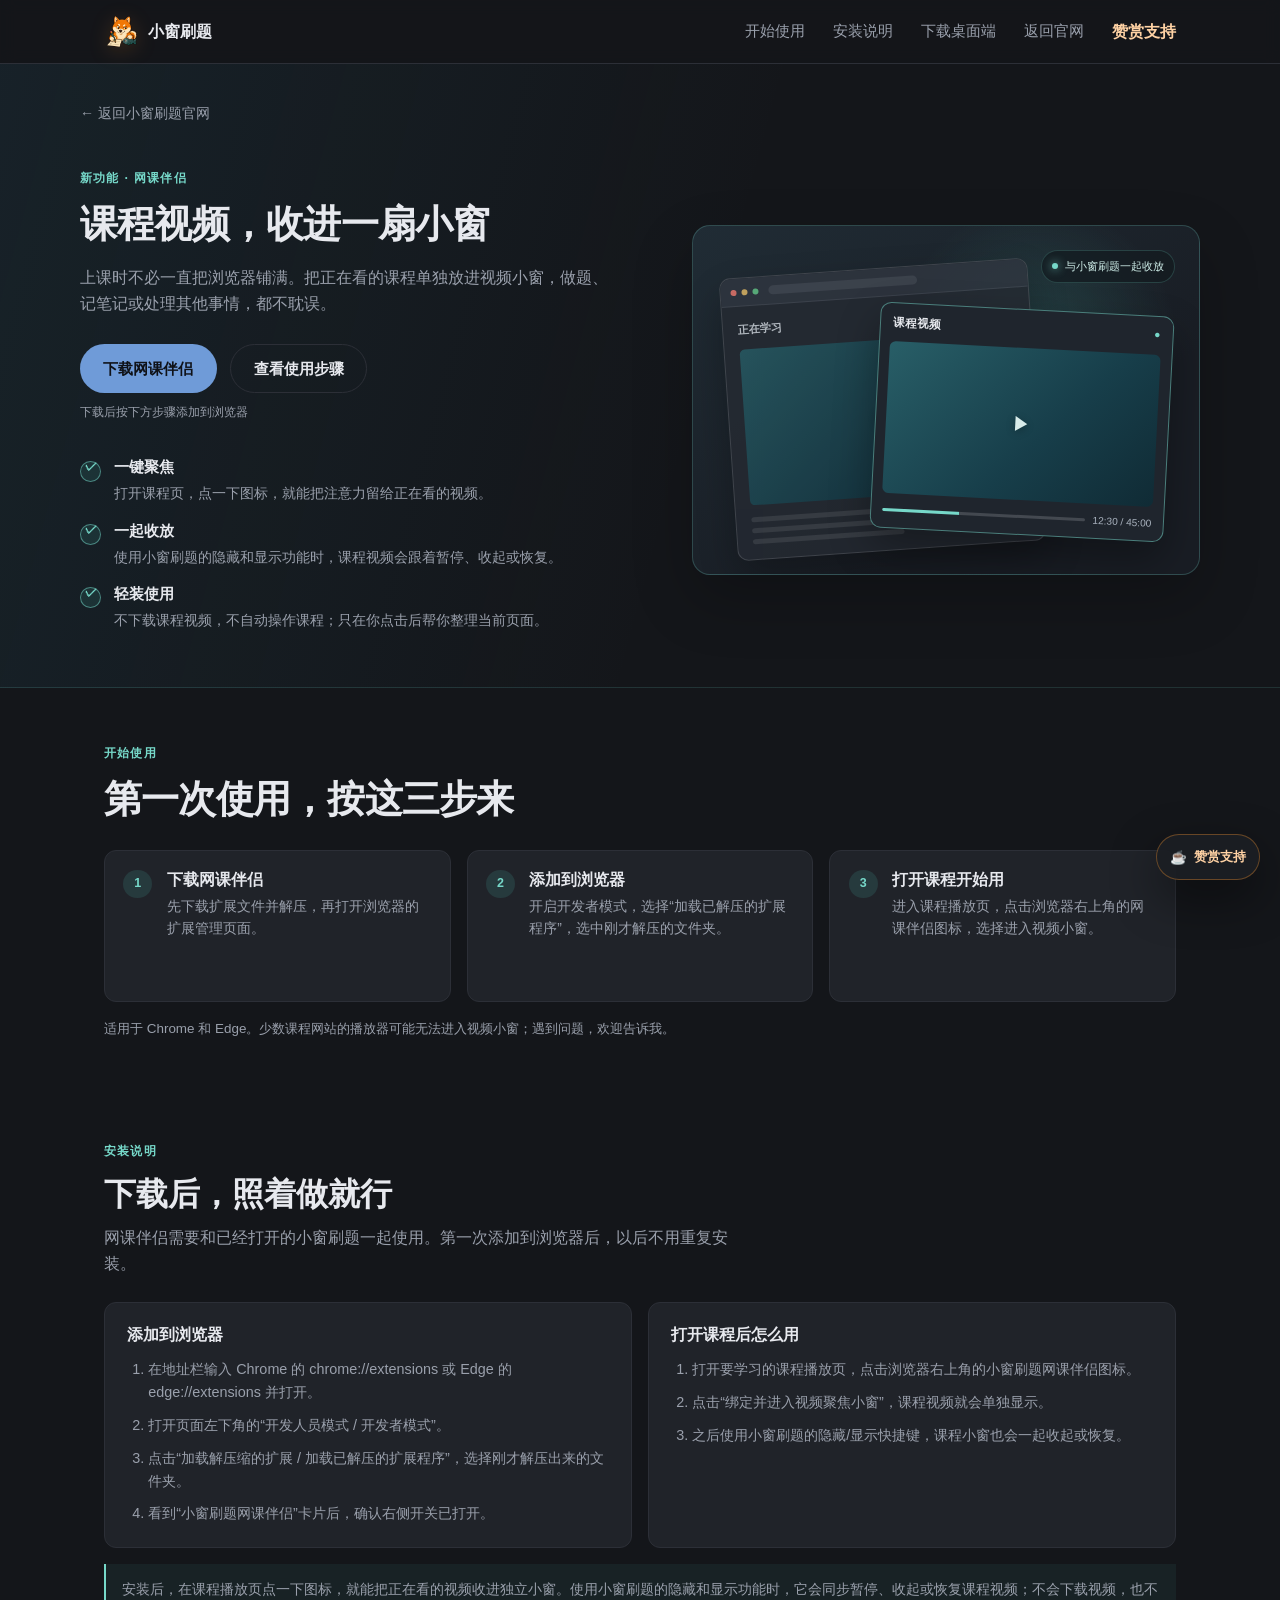
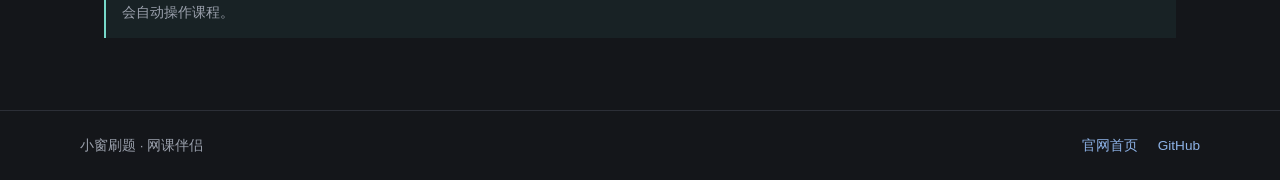
==== website/src/course-companion.html @ ce6cf679 "feat(website): add course companion landing page" ====
<!doctype html>
<html lang="zh-CN">
<head>
<meta charset="utf-8" />
<meta name="viewport" content="width=device-width, initial-scale=1" />
<title>小窗刷题网课伴侣 · 课程视频小窗</title>
<meta name="description" content="小窗刷题网课伴侣：把课程视频收进小窗，和小窗刷题一起收起或恢复。" />
<meta name="theme-color" content="#14161a" />
<link rel="icon" href="assets/icons/quizpane-app-icon.png" type="image/png" />
<link rel="stylesheet" href="main.css" />
</head>
<body>
<a class="skip-link" href="#main">跳到主要内容</a>

<header class="topbar">
  <div class="topbar-inner">
    <a class="brand" href="index.html#top">
      <img class="brand-logo" src="assets/icons/quizpane-app-icon.png" alt="小窗刷题产品图标" width="36" height="36" />
      <span>小窗刷题</span>
    </a>
    <nav class="topnav" aria-label="页面导航">
      <a href="#course-install">开始使用</a>
      <a href="#course-guide">安装说明</a>
      <a href="index.html#download">下载桌面端</a>
      <a href="index.html">返回官网</a>
      <button class="support-nav-action" id="top-support-open" type="button" aria-haspopup="dialog">赞赏支持</button>
    </nav>
    <button class="nav-toggle" type="button" aria-expanded="false" aria-controls="mobile-nav">
      <span class="sr-only">打开菜单</span><span aria-hidden="true"></span>
    </button>
  </div>
  <nav id="mobile-nav" class="mobile-nav" aria-label="移动端导航" hidden>
    <a href="#course-install">开始使用</a>
    <a href="#course-guide">安装说明</a>
    <a href="index.html#download">下载桌面端</a>
    <a href="index.html">返回官网</a>
    <button class="support-nav-action" id="mobile-support-open" type="button" aria-haspopup="dialog">赞赏支持</button>
  </nav>
</header>

<main id="main">
  <section class="course-page-hero">
    <div class="course-page-hero-inner">
      <a class="back-link" href="index.html">← 返回小窗刷题官网</a>
      <div class="course-companion-inner">
        <div class="course-copy">
          <p class="section-kicker" data-bind="courseCompanion.eyebrow"></p>
          <h1 data-bind="courseCompanion.title"></h1>
          <p class="course-description" data-bind="courseCompanion.description"></p>
          <div class="hero-actions">
            <a class="btn btn-primary" id="course-download" href="#course-guide" data-bind="courseCompanion.primaryCta"></a>
            <a class="btn btn-ghost" href="#course-install" data-bind="courseCompanion.secondaryCta"></a>
          </div>
          <p class="course-download-meta" id="course-download-meta"></p>
          <ul class="course-benefits" id="course-benefits"></ul>
        </div>

        <div class="course-visual" aria-label="课程页面进入视频小窗的示意图">
          <div class="browser-window">
            <div class="browser-top"><span></span><span></span><span></span><i></i></div>
            <div class="browser-content">
              <p>正在学习</p>
              <div class="browser-video"><span class="play-symbol">▶</span></div>
              <div class="browser-lines"><i></i><i></i><i></i></div>
            </div>
          </div>
          <div class="visual-connector" aria-hidden="true"><span>点击图标</span><i>→</i></div>
          <div class="video-pane">
            <div class="video-pane-top"><span>课程视频</span><i>●</i></div>
            <div class="video-pane-screen"><span class="play-symbol">▶</span></div>
            <div class="video-pane-controls"><i></i><span>12:30 / 45:00</span></div>
          </div>
          <div class="visual-status"><span></span>与小窗刷题一起收放</div>
        </div>
      </div>
    </div>
  </section>

  <section id="course-install" class="course-install" aria-labelledby="course-install-title">
    <div class="course-install-heading">
      <p class="section-kicker">开始使用</p>
      <h2 id="course-install-title" data-bind="courseCompanion.stepsTitle"></h2>
    </div>
    <ol class="course-install-steps" id="course-install-steps"></ol>
    <p class="course-compatibility" id="course-compatibility"></p>
  </section>

  <section id="course-guide" class="course-guide" aria-labelledby="course-guide-title">
    <div class="course-guide-heading">
      <p class="section-kicker">安装说明</p>
      <h2 id="course-guide-title">下载后，照着做就行</h2>
      <p>网课伴侣需要和已经打开的小窗刷题一起使用。第一次添加到浏览器后，以后不用重复安装。</p>
    </div>
    <div class="course-guide-grid">
      <div class="course-guide-card">
        <h3>添加到浏览器</h3>
        <ol id="course-install-details"></ol>
      </div>
      <div class="course-guide-card">
        <h3>打开课程后怎么用</h3>
        <ol id="course-use-details"></ol>
      </div>
    </div>
    <p class="course-note" id="course-purpose"></p>
  </section>
</main>

<aside class="support-float" aria-label="支持小窗刷题">
  <button id="support-open" type="button" aria-haspopup="dialog"><span aria-hidden="true">☕</span><span>赞赏支持</span></button>
</aside>

<dialog id="support-dialog" class="support-dialog" aria-labelledby="support-title">
  <button class="support-close" id="support-close" type="button" aria-label="关闭">×</button>
  <p class="support-kicker">感谢你的认可</p>
  <h2 id="support-title">请作者喝杯咖啡</h2>
  <p>一个人慢慢把小窗刷题做好并不容易。您的支持，是我继续下去的最大动力。</p>
  <img id="payment-code" src="assets/support/wechat-payment.jpg" alt="微信收款码" width="280" height="280" />
  <small id="payment-caption">微信扫码赞赏</small>
  <div class="payment-switcher" aria-label="选择付款方式">
    <button class="payment-arrow" id="payment-previous" type="button" aria-label="上一种付款方式">‹</button>
    <button class="payment-tab is-active" type="button" data-payment="wechat" aria-pressed="true"><span class="payment-logo payment-logo-wechat" aria-hidden="true">微</span>微信支付</button>
    <button class="payment-tab" type="button" data-payment="alipay" aria-pressed="false"><span class="payment-logo payment-logo-alipay" aria-hidden="true">支</span>支付宝</button>
    <button class="payment-arrow" id="payment-next" type="button" aria-label="下一种付款方式">›</button>
  </div>
</dialog>

<footer class="site-footer">
  <div class="footer-inner">
    <span>小窗刷题 · 网课伴侣</span>
    <nav class="footer-links" aria-label="页脚链接">
      <a href="index.html">官网首页</a>
      <a href="https://github.com/tianyoudoge/quizpane" target="_blank" rel="noopener">GitHub</a>
    </nav>
  </div>
</footer>

<script src="course-companion.js" defer></script>
</body>
</html>
---- website/src/main.css ----
:root {
  color-scheme: dark;
  --bg: #14161a;
  --bg-raised: #1b1e24;
  --bg-card: #202329;
  --border: #2c2f37;
  --text: #e7e9ee;
  --text-muted: #9aa0ac;
  --accent: #6f9bd8;
  --accent-strong: #8db2e6;
  --accent-contrast: #0f1218;
  --radius: 12px;
  --max-width: 1120px;
  --focus-ring: 0 0 0 3px rgba(111, 155, 216, 0.5);
}

* {
  box-sizing: border-box;
}

html {
  scroll-behavior: smooth;
}

body {
  margin: 0;
  background: var(--bg);
  color: var(--text);
  font-family: "PingFang SC", "Microsoft YaHei", "Helvetica Neue", Arial, "Noto Sans SC", sans-serif;
  line-height: 1.6;
  -webkit-font-smoothing: antialiased;
}

img {
  max-width: 100%;
  display: block;
}

a {
  color: var(--accent-strong);
  text-decoration: none;
}

a:hover {
  text-decoration: underline;
}

h1,
h2,
h3 {
  line-height: 1.25;
  font-weight: 700;
  margin: 0;
}

.sr-only {
  position: absolute;
  width: 1px;
  height: 1px;
  overflow: hidden;
  clip: rect(0 0 0 0);
  white-space: nowrap;
}

.skip-link {
  position: absolute;
  left: -9999px;
  top: 0;
  background: var(--accent);
  color: var(--accent-contrast);
  padding: 0.5rem 1rem;
  border-radius: 0 0 8px 0;
  z-index: 100;
}

.skip-link:focus {
  left: 0;
}

:focus-visible {
  outline: none;
  box-shadow: var(--focus-ring);
  border-radius: 4px;
}

/* Topbar */
.topbar {
  position: sticky;
  top: 0;
  z-index: 20;
  background: rgba(20, 22, 26, 0.9);
  backdrop-filter: blur(8px);
  border-bottom: 1px solid var(--border);
}

.topbar-inner {
  max-width: var(--max-width);
  margin: 0 auto;
  display: flex;
  align-items: center;
  justify-content: space-between;
  padding: 0.85rem 1.5rem;
}

.brand {
  display: flex;
  align-items: center;
  gap: 0.5rem;
  font-weight: 700;
  color: var(--text);
}

.brand:hover {
  text-decoration: none;
}

.brand-logo {
  width: 36px;
  height: 36px;
  object-fit: contain;
  filter: drop-shadow(0 4px 10px rgba(255, 139, 28, 0.18));
}

.topnav {
  display: flex;
  gap: 1.75rem;
}

.topnav a,
.topnav button {
  color: var(--text-muted);
  font-size: 0.95rem;
}

.topnav a:hover,
.topnav button:hover {
  color: var(--text);
  text-decoration: none;
}

.topnav .nav-new {
  display: inline-flex;
  align-items: center;
  gap: 0.35rem;
}

.nav-new span {
  padding: 0.08rem 0.32rem;
  border-radius: 999px;
  background: rgba(77, 197, 181, 0.15);
  color: #76d8c9;
  font-size: 0.6rem;
  font-weight: 800;
  letter-spacing: 0.06em;
}

.topnav .support-nav-action,
.mobile-nav .support-nav-action {
  border: 0;
  border-radius: 0;
  background: transparent;
  color: #ffd2a4;
  font: inherit;
  font-weight: 700;
  cursor: pointer;
}

.topnav .support-nav-action { padding: 0; }
.topnav .support-nav-action:hover { background: transparent; color: #fff0df; }

.nav-toggle {
  display: none;
  width: 40px;
  height: 40px;
  border-radius: 8px;
  border: 1px solid var(--border);
  background: var(--bg-raised);
  position: relative;
  cursor: pointer;
}

.nav-toggle span[aria-hidden] {
  position: absolute;
  inset: 0;
  margin: auto;
  width: 18px;
  height: 2px;
  background: var(--text);
  top: 50%;
  left: 50%;
  transform: translate(-50%, -50%);
}

.nav-toggle span[aria-hidden]::before,
.nav-toggle span[aria-hidden]::after {
  content: "";
  position: absolute;
  left: 0;
  width: 18px;
  height: 2px;
  background: var(--text);
}

.nav-toggle span[aria-hidden]::before {
  top: -6px;
}

.nav-toggle span[aria-hidden]::after {
  top: 6px;
}

.mobile-nav {
  display: flex;
  flex-direction: column;
  border-top: 1px solid var(--border);
  padding: 0.5rem 1.5rem 1rem;
}

.mobile-nav a {
  padding: 0.6rem 0;
  color: var(--text-muted);
}

.mobile-nav .support-nav-action {
  width: 100%;
  margin-top: 0.4rem;
  padding: 0.35rem 0;
  text-align: left;
}

.mobile-nav[hidden] {
  display: none;
}

@media (max-width: 720px) {
  .topnav {
    display: none;
  }
  .nav-toggle {
    display: block;
  }
}

/* Hero */
.hero {
  padding: 4.25rem 1.5rem 2.5rem;
}

.hero-inner {
  max-width: var(--max-width);
  margin: 0 auto;
}

.hero-copy {
  max-width: 46rem;
}

.hero-copy h1 {
  font-size: clamp(1.9rem, 4vw, 2.75rem);
  letter-spacing: -0.01em;
  white-space: pre-line;
}

.product-chip {
  display: inline-flex;
  align-items: center;
  gap: 0.7rem;
  margin-bottom: 1rem;
  padding: 0.45rem 0.85rem 0.45rem 0.5rem;
  border: 1px solid rgba(255, 153, 46, 0.28);
  border-radius: 999px;
  background: rgba(255, 153, 46, 0.07);
  color: #ffd2a4;
  font-size: 0.86rem;
  font-weight: 650;
}

.product-chip img {
  width: 42px;
  height: 42px;
  object-fit: contain;
}

.hero-sub {
  color: var(--text-muted);
  font-size: 1.05rem;
  margin-top: 1rem;
  max-width: none;
  white-space: nowrap;
}

@media (max-width: 720px) {
  .hero-sub { white-space: normal; }
}

.hero-actions {
  display: flex;
  gap: 0.85rem;
  margin-top: 1.75rem;
  flex-wrap: wrap;
}

.btn {
  display: inline-flex;
  align-items: center;
  justify-content: center;
  padding: 0.7rem 1.4rem;
  border-radius: 999px;
  font-weight: 600;
  font-size: 0.95rem;
  border: 1px solid transparent;
}

.btn:hover {
  text-decoration: none;
}

.btn-primary {
  background: var(--accent);
  color: var(--accent-contrast);
}

.btn-primary:hover {
  background: var(--accent-strong);
}

.btn-ghost {
  border-color: var(--border);
  color: var(--text);
  background: transparent;
}

.btn-ghost:hover {
  border-color: var(--accent);
  color: var(--accent-strong);
}

/* Trust bar */
.trust {
  padding: 1.5rem 1.5rem 0;
}

.trust-grid {
  max-width: var(--max-width);
  margin: 0 auto;
  list-style: none;
  padding: 0;
  display: grid;
  grid-template-columns: repeat(5, 1fr);
  gap: 1rem;
}

.trust-grid li {
  background: var(--bg-card);
  border: 1px solid var(--border);
  border-radius: var(--radius);
  padding: 1.1rem 1.2rem;
}

.trust-tag {
  display: block;
  margin-bottom: 0.7rem;
  color: #ffd2a4;
  font-size: 0.74rem;
  font-weight: 750;
  letter-spacing: 0.08em;
}

.trust-grid h3 {
  font-size: 0.98rem;
  margin-bottom: 0.4rem;
}

.trust-grid p {
  margin: 0;
  color: var(--text-muted);
  font-size: 0.88rem;
}

@media (max-width: 860px) {
  .trust-grid {
    grid-template-columns: repeat(3, 1fr);
  }
}

@media (max-width: 640px) {
  .trust-grid {
    grid-template-columns: repeat(2, 1fr);
  }
}

@media (max-width: 480px) {
  .trust-grid {
    grid-template-columns: 1fr;
  }
}

/* Carousel */
.carousel-section {
  padding: 3rem 1.5rem;
}

.carousel {
  max-width: var(--max-width);
  margin: 0 auto;
  position: relative;
}

.carousel-track {
  display: flex;
  overflow-x: auto;
  scroll-snap-type: x mandatory;
  gap: 1.25rem;
  scrollbar-width: none;
  border-radius: var(--radius);
}

.carousel-track::-webkit-scrollbar {
  display: none;
}

.carousel-slide {
  scroll-snap-align: start;
  flex: 0 0 100%;
  border: 1px solid var(--border);
  border-radius: var(--radius);
  overflow: hidden;
  background: var(--bg-card);
  display: grid;
  grid-template-columns: 1.2fr 1fr;
}

.carousel-slide img {
  width: 100%;
  height: 100%;
  aspect-ratio: 16 / 10;
  object-fit: cover;
}

.carousel-slide-copy {
  padding: 1.75rem;
  display: flex;
  flex-direction: column;
  justify-content: center;
  gap: 0.6rem;
}

.carousel-slide-copy h3 {
  font-size: 1.15rem;
}

.carousel-slide-copy p {
  margin: 0;
  color: var(--text-muted);
}

@media (max-width: 720px) {
  .carousel-slide {
    grid-template-columns: 1fr;
  }
}

.carousel-controls {
  display: flex;
  align-items: center;
  justify-content: center;
  gap: 1rem;
  margin-top: 1rem;
}

.carousel-btn {
  width: 36px;
  height: 36px;
  border-radius: 50%;
  border: 1px solid var(--border);
  background: var(--bg-card);
  color: var(--text);
  font-size: 1.1rem;
  cursor: pointer;
}

.carousel-btn:hover {
  border-color: var(--accent);
  color: var(--accent-strong);
}

.carousel-dots {
  display: flex;
  gap: 0.5rem;
}

.carousel-dot {
  width: 8px;
  height: 8px;
  border-radius: 50%;
  background: var(--border);
  border: none;
  cursor: pointer;
  padding: 0;
}

.carousel-dot[aria-selected="true"] {
  background: var(--accent);
}

/* Course companion */
.course-companion {
  padding: 2.5rem 1.5rem;
  background: linear-gradient(105deg, rgba(44, 118, 144, 0.12), rgba(31, 35, 41, 0) 55%);
  border-top: 1px solid rgba(117, 216, 201, 0.14);
  border-bottom: 1px solid rgba(117, 216, 201, 0.12);
}

.course-companion-inner,
.course-install {
  max-width: var(--max-width);
  margin: 0 auto;
}

.course-companion-inner {
  display: grid;
  grid-template-columns: minmax(0, 1fr) minmax(420px, 0.95fr);
  gap: clamp(2rem, 6vw, 5.5rem);
  align-items: center;
}

.course-page-hero {
  padding: 2.25rem 1.5rem 3.5rem;
  background: linear-gradient(105deg, rgba(44, 118, 144, 0.12), rgba(31, 35, 41, 0) 55%);
  border-bottom: 1px solid rgba(117, 216, 201, 0.14);
}

.course-page-hero-inner {
  max-width: var(--max-width);
  margin: 0 auto;
}

.back-link {
  display: inline-flex;
  margin-bottom: 2.75rem;
  color: var(--text-muted);
  font-size: 0.88rem;
}

.back-link:hover { color: var(--text); }

.section-kicker {
  margin: 0 0 0.75rem;
  color: #76d8c9;
  font-size: 0.78rem;
  font-weight: 750;
  letter-spacing: 0.1em;
}

.course-copy h1,
.course-copy h2,
.course-install h2 {
  font-size: clamp(1.7rem, 3vw, 2.35rem);
  letter-spacing: -0.02em;
}

.course-description {
  max-width: 34rem;
  margin: 1rem 0 0;
  color: var(--text-muted);
  font-size: 1.03rem;
}

.course-download-meta {
  min-height: 1.25rem;
  margin: 0.65rem 0 0;
  color: var(--text-muted);
  font-size: 0.78rem;
}

.course-benefits {
  display: grid;
  gap: 0.85rem;
  margin: 2rem 0 0;
  padding: 0;
  list-style: none;
}

.course-benefits li {
  position: relative;
  padding-left: 2.15rem;
}

.course-benefits li::before {
  content: "";
  position: absolute;
  top: 0.34rem;
  left: 0;
  width: 1.2rem;
  height: 1.2rem;
  border: 1px solid rgba(118, 216, 201, 0.52);
  border-radius: 50%;
  background: rgba(77, 197, 181, 0.12);
}

.course-benefits li::after {
  content: "✓";
  position: absolute;
  top: 0.08rem;
  left: 0.29rem;
  color: #76d8c9;
  font-size: 0.78rem;
  font-weight: 800;
}

.course-benefits strong,
.course-benefits span {
  display: block;
}

.course-benefits strong {
  font-size: 0.96rem;
}

.course-benefits span {
  margin-top: 0.15rem;
  color: var(--text-muted);
  font-size: 0.88rem;
}

.course-visual {
  position: relative;
  min-height: 350px;
  overflow: hidden;
  border: 1px solid rgba(118, 216, 201, 0.23);
  border-radius: 18px;
  background:
    radial-gradient(circle at 68% 34%, rgba(74, 196, 181, 0.2), transparent 34%),
    linear-gradient(145deg, #202c35, #191d24 68%);
  box-shadow: 0 24px 60px rgba(0, 0, 0, 0.22);
}

.browser-window,
.video-pane {
  position: absolute;
  overflow: hidden;
  border: 1px solid rgba(231, 233, 238, 0.18);
  border-radius: 11px;
  background: #252a32;
  box-shadow: 0 18px 42px rgba(0, 0, 0, 0.32);
}

.browser-window {
  top: 42px;
  left: 7%;
  width: 61%;
  transform: rotate(-4deg);
  opacity: 0.8;
}

.browser-top {
  display: flex;
  align-items: center;
  gap: 0.3rem;
  height: 28px;
  padding: 0 10px;
  border-bottom: 1px solid rgba(231, 233, 238, 0.1);
  background: #303640;
}

.browser-top span {
  width: 6px;
  height: 6px;
  border-radius: 50%;
  background: #f17b70;
}

.browser-top span:nth-child(2) { background: #e8be68; }
.browser-top span:nth-child(3) { background: #65c88a; }
.browser-top i {
  width: 52%;
  height: 9px;
  margin-left: 0.35rem;
  border-radius: 99px;
  background: rgba(231, 233, 238, 0.1);
}

.browser-content { padding: 15px; }
.browser-content p { margin: 0 0 10px; color: #d5dbe2; font-size: 0.7rem; font-weight: 700; }
.browser-video,
.video-pane-screen {
  display: grid;
  place-items: center;
  background: linear-gradient(135deg, #285e67, #173e4a 58%, #102b35);
}
.browser-video { aspect-ratio: 16 / 9; border-radius: 5px; }
.play-symbol { color: rgba(237, 255, 252, 0.9); font-size: 1.15rem; text-shadow: 0 2px 8px rgba(0, 0, 0, 0.28); }
.browser-lines { display: grid; gap: 6px; margin-top: 12px; }
.browser-lines i { display: block; width: 72%; height: 5px; border-radius: 99px; background: rgba(231, 233, 238, 0.12); }
.browser-lines i:nth-child(2) { width: 88%; }
.browser-lines i:nth-child(3) { width: 55%; }

.visual-connector {
  position: absolute;
  z-index: 2;
  top: 39%;
  left: 42%;
  display: flex;
  align-items: center;
  gap: 0.3rem;
  color: #9ce8dd;
  font-size: 0.7rem;
  font-weight: 700;
}

.visual-connector span { padding: 0.28rem 0.45rem; border: 1px solid rgba(118, 216, 201, 0.3); border-radius: 99px; background: #21343c; }
.visual-connector i { font-size: 1.25rem; font-style: normal; }

.video-pane {
  z-index: 3;
  right: 6%;
  bottom: 38px;
  width: 58%;
  transform: rotate(3deg);
  border-color: rgba(118, 216, 201, 0.5);
  background: #1f252d;
}

.video-pane-top { display: flex; justify-content: space-between; align-items: center; padding: 0.6rem 0.75rem; color: #e7e9ee; font-size: 0.72rem; font-weight: 700; }
.video-pane-top i { color: #76d8c9; font-size: 0.65rem; }
.video-pane-screen { aspect-ratio: 16 / 9; margin: 0 0.65rem; border-radius: 6px; }
.video-pane-controls { display: flex; align-items: center; gap: 0.5rem; padding: 0.55rem 0.7rem 0.6rem; color: #a9b2be; font-size: 0.63rem; }
.video-pane-controls i { flex: 1; height: 3px; border-radius: 99px; background: linear-gradient(90deg, #76d8c9 38%, rgba(231, 233, 238, 0.18) 38%); }

.visual-status {
  position: absolute;
  z-index: 4;
  top: 24px;
  right: 24px;
  display: flex;
  align-items: center;
  gap: 0.4rem;
  padding: 0.42rem 0.65rem;
  border: 1px solid rgba(118, 216, 201, 0.2);
  border-radius: 99px;
  background: rgba(20, 27, 33, 0.78);
  color: #cfeee9;
  font-size: 0.68rem;
}
.visual-status span { width: 6px; height: 6px; border-radius: 50%; background: #76d8c9; box-shadow: 0 0 10px #76d8c9; }

.course-install {
  padding: 3.5rem 1.5rem 3.2rem;
}

.course-install-heading { max-width: 34rem; }
.course-install-steps { display: grid; grid-template-columns: repeat(3, 1fr); gap: 1rem; margin: 1.7rem 0 0; padding: 0; list-style: none; counter-reset: course-step; }
.course-install-steps li { position: relative; min-height: 152px; padding: 1.2rem 1.2rem 1.2rem 3.85rem; border: 1px solid var(--border); border-radius: var(--radius); background: var(--bg-card); counter-increment: course-step; }
.course-install-steps li::before { content: counter(course-step); position: absolute; top: 1.15rem; left: 1.15rem; display: grid; place-items: center; width: 1.8rem; height: 1.8rem; border-radius: 50%; background: rgba(77, 197, 181, 0.14); color: #76d8c9; font-size: 0.78rem; font-weight: 800; }
.course-install-steps h3 { font-size: 0.98rem; }
.course-install-steps p { margin: 0.4rem 0 0; color: var(--text-muted); font-size: 0.86rem; }
.course-compatibility { margin: 1rem 0 0; color: var(--text-muted); font-size: 0.84rem; }

.course-guide {
  max-width: var(--max-width);
  margin: 0 auto;
  padding: 3.2rem 1.5rem 4.5rem;
}

.course-guide-heading {
  max-width: 40rem;
}

.course-guide-heading h2 {
  font-size: clamp(1.55rem, 2.6vw, 2rem);
}

.course-guide-heading > p:last-child {
  margin: 0.7rem 0 0;
  color: var(--text-muted);
}

.course-guide-grid {
  display: grid;
  grid-template-columns: repeat(2, 1fr);
  gap: 1rem;
  margin-top: 1.6rem;
}

.course-guide-card {
  padding: 1.35rem 1.4rem;
  border: 1px solid var(--border);
  border-radius: var(--radius);
  background: var(--bg-card);
}

.course-guide-card h3 {
  font-size: 1rem;
}

.course-guide-card ol {
  margin: 0.85rem 0 0;
  padding-left: 1.3rem;
  color: var(--text-muted);
  font-size: 0.9rem;
}

.course-guide-card li + li { margin-top: 0.6rem; }

.course-note {
  margin: 1rem 0 0;
  padding: 0.9rem 1rem;
  border-left: 2px solid #76d8c9;
  background: rgba(77, 197, 181, 0.07);
  color: var(--text-muted);
  font-size: 0.88rem;
}

@media (max-width: 860px) {
  .course-companion-inner { grid-template-columns: 1fr; }
  .course-visual { max-width: 620px; width: 100%; margin: 0 auto; }
}

@media (max-width: 640px) {
  .course-companion { padding-top: 2.75rem; }
  .course-visual { min-height: 294px; }
  .browser-window { top: 54px; left: 4%; width: 65%; }
  .video-pane { right: 4%; width: 64%; bottom: 34px; }
  .visual-connector { top: 39%; left: 33%; }
  .visual-connector span { display: none; }
  .visual-status { top: 15px; right: 15px; }
  .course-install-steps { grid-template-columns: 1fr; }
  .course-install-steps li { min-height: 0; }
  .course-guide-grid { grid-template-columns: 1fr; }
}

/* Workflow */
.workflow {
  padding: 2.5rem 1.5rem;
  max-width: var(--max-width);
  margin: 0 auto;
}

.workflow h2 {
  font-size: 1.6rem;
  margin-bottom: 1.5rem;
}

.workflow-steps {
  list-style: none;
  margin: 0;
  padding: 0;
  display: grid;
  grid-template-columns: repeat(4, 1fr);
  gap: 1rem;
  counter-reset: step;
}

.workflow-steps li {
  background: var(--bg-card);
  border: 1px solid var(--border);
  border-radius: var(--radius);
  padding: 1.25rem;
  counter-increment: step;
}

.workflow-steps li::before {
  content: counter(step);
  display: inline-flex;
  align-items: center;
  justify-content: center;
  width: 28px;
  height: 28px;
  border-radius: 50%;
  background: var(--accent);
  color: var(--accent-contrast);
  font-weight: 700;
  font-size: 0.85rem;
  margin-bottom: 0.75rem;
}

.workflow-steps h3 {
  font-size: 1rem;
  margin-bottom: 0.35rem;
}

.workflow-steps p {
  margin: 0;
  color: var(--text-muted);
  font-size: 0.88rem;
}

@media (max-width: 860px) {
  .workflow-steps {
    grid-template-columns: repeat(2, 1fr);
  }
}

@media (max-width: 480px) {
  .workflow-steps {
    grid-template-columns: 1fr;
  }
}

/* Downloads */
.downloads {
  padding: 2.5rem 1.5rem;
  max-width: var(--max-width);
  margin: 0 auto;
}

.downloads h2 {
  font-size: 1.6rem;
}

.downloads-note {
  color: var(--text-muted);
  margin-top: 0.5rem;
}

.downloads-meta {
  color: var(--text-muted);
  font-size: 0.85rem;
  margin-top: 0.25rem;
}

.download-grid {
  margin-top: 1.5rem;
  display: grid;
  grid-template-columns: repeat(4, 1fr);
  gap: 1rem;
}

.download-card {
  background: var(--bg-card);
  border: 1px solid var(--border);
  border-radius: var(--radius);
  padding: 1.25rem;
  display: flex;
  flex-direction: column;
  gap: 0.6rem;
}

.download-card .icon {
  width: 28px;
  height: 28px;
}

.download-card h3 {
  font-size: 1rem;
}

.download-card .sublabel {
  color: var(--text-muted);
  font-size: 0.85rem;
  margin: 0;
}

.download-card .platform-meta {
  color: var(--text-muted);
  font-size: 0.78rem;
  margin: 0;
  min-height: 1.1em;
}

.download-card .btn {
  margin-top: auto;
}

@media (max-width: 860px) {
  .download-grid {
    grid-template-columns: repeat(2, 1fr);
  }
}

@media (max-width: 480px) {
  .download-grid {
    grid-template-columns: 1fr;
  }
}

/* Privacy */
.privacy {
  padding: 2.5rem 1.5rem 3.5rem;
  max-width: var(--max-width);
  margin: 0 auto;
}

.privacy h2 {
  font-size: 1.6rem;
  margin-bottom: 1.25rem;
}

.privacy-points {
  list-style: none;
  margin: 0 0 1.5rem;
  padding: 0;
  display: grid;
  gap: 0.6rem;
  max-width: 44rem;
}

.privacy-points li {
  color: var(--text-muted);
  padding-left: 1.4rem;
  position: relative;
}

.privacy-points li::before {
  content: "";
  position: absolute;
  left: 0;
  top: 0.55em;
  width: 6px;
  height: 6px;
  border-radius: 50%;
  background: var(--accent);
}

/* Contact */
.contact {
  max-width: var(--max-width);
  margin: 0 auto;
  padding: 1rem 1.5rem 4.5rem;
}

.contact-heading {
  display: flex;
  align-items: center;
  gap: 1rem;
  margin-bottom: 1.5rem;
}

.contact-heading img {
  flex: 0 0 auto;
  object-fit: contain;
  filter: drop-shadow(0 8px 20px rgba(255, 139, 28, 0.18));
}

.contact-heading h2 {
  font-size: 1.6rem;
}

.contact-heading p {
  margin: 0.45rem 0 0;
  color: var(--text-muted);
}

.contact-grid {
  display: grid;
  grid-template-columns: repeat(4, 1fr);
  gap: 1rem;
}

.contact-card {
  display: flex;
  flex-direction: column;
  gap: 0.4rem;
  min-height: 128px;
  padding: 1.25rem;
  border: 1px solid var(--border);
  border-radius: var(--radius);
  background: linear-gradient(145deg, var(--bg-card), rgba(255, 153, 46, 0.035));
  color: var(--text);
}

.contact-card:hover {
  border-color: var(--accent);
  text-decoration: none;
  transform: translateY(-2px);
}

.contact-card span {
  color: var(--text-muted);
  font-size: 0.9rem;
}

.contact-support {
  border-color: rgba(255, 153, 46, 0.48);
  background: linear-gradient(145deg, rgba(255, 153, 46, 0.18), rgba(255, 153, 46, 0.055));
  color: #fff0df;
  font: inherit;
  text-align: left;
  cursor: pointer;
}

.contact-support strong { color: #ffd2a4; }
.contact-support span { color: #f2cda9; }
.contact-support:hover { border-color: #ffb46b; background: linear-gradient(145deg, rgba(255, 153, 46, 0.28), rgba(255, 153, 46, 0.09)); }

@media (max-width: 980px) {
  .contact-grid { grid-template-columns: repeat(2, 1fr); }
}

@media (max-width: 720px) {
  .contact-grid {
    grid-template-columns: 1fr;
  }
}

/* Footer */
.site-footer {
  border-top: 1px solid var(--border);
  padding: 1.5rem;
}

.footer-inner {
  max-width: var(--max-width);
  margin: 0 auto;
  display: flex;
  justify-content: space-between;
  align-items: center;
  flex-wrap: wrap;
  gap: 0.75rem;
  color: var(--text-muted);
  font-size: 0.85rem;
}

#footer-copyright {
  flex: 1 1 280px;
  text-align: center;
}

.support-float {
  position: fixed;
  right: 20px;
  bottom: 20px;
  z-index: 30;
}

.support-float button {
  display: inline-flex;
  align-items: center;
  gap: 0.45rem;
  min-height: 46px;
  padding: 0.55rem 0.8rem;
  border: 1px solid rgba(255, 153, 46, 0.34);
  border-radius: 999px;
  background: rgba(27, 30, 36, 0.94);
  color: #ffd2a4;
  font-size: 0.84rem;
  font-weight: 650;
  box-shadow: 0 18px 48px rgba(0, 0, 0, 0.42);
  cursor: pointer;
}

.support-float button:hover {
  background: rgba(255, 153, 46, 0.2);
}

@media (max-width: 720px) {
  .support-float {
    right: 12px;
    bottom: 12px;
  }
}

.support-dialog {
  width: min(420px, calc(100vw - 32px));
  padding: 28px;
  border: 1px solid rgba(255, 153, 46, 0.3);
  border-radius: 18px;
  background: #1b1e24;
  color: var(--text);
  box-shadow: 0 24px 80px rgba(0, 0, 0, 0.56);
  text-align: center;
}

.support-dialog::backdrop { background: rgba(4, 6, 10, 0.7); }
.support-dialog h2 { margin: 0.1rem 0 0.55rem; }
.support-dialog p { margin: 0; color: var(--text-muted); }
.support-dialog img { width: min(260px, 100%); margin: 1rem auto 0.5rem; border-radius: 10px; }
.support-dialog small { color: var(--text-muted); }
.support-kicker { color: #ffd2a4 !important; font-size: 0.78rem; font-weight: 700; }
.support-close { position: absolute; top: 10px; right: 12px; border: 0; background: transparent; color: var(--text-muted); font-size: 1.65rem; cursor: pointer; }

.payment-switcher { display: flex; align-items: center; justify-content: center; gap: 0.45rem; margin-top: 0.85rem; }
.payment-tab { display: inline-flex; align-items: center; gap: 0.35rem; border: 1px solid var(--border); border-radius: 999px; padding: 0.42rem 0.65rem; background: transparent; color: var(--text-muted); font-size: 0.84rem; cursor: pointer; }
.payment-tab.is-active { border-color: rgba(255, 153, 46, 0.55); background: rgba(255, 153, 46, 0.12); color: #fff0df; }
.payment-logo { display: inline-flex; align-items: center; justify-content: center; width: 1.25rem; height: 1.25rem; border-radius: 50%; color: white; font-size: 0.68rem; font-weight: 750; }
.payment-logo-wechat { background: #1aad19; }
.payment-logo-alipay { background: #1677ff; }
.payment-arrow { width: 2rem; height: 2rem; border: 1px solid var(--border); border-radius: 50%; background: transparent; color: var(--text); font-size: 1.2rem; cursor: pointer; }
.payment-arrow:hover, .payment-tab:hover { border-color: var(--accent); }

.macos-download-dialog {
  width: min(660px, calc(100vw - 32px));
  max-height: min(820px, calc(100vh - 32px));
  overflow: auto;
  padding: 28px;
  border: 1px solid rgba(111, 155, 216, 0.45);
  border-radius: 18px;
  background: #1b1e24;
  color: var(--text);
  box-shadow: 0 24px 80px rgba(0, 0, 0, 0.56);
}
.macos-download-dialog::backdrop { background: rgba(4, 6, 10, 0.7); }
.macos-download-dialog h2 { margin: 0.1rem 0 1rem; }
.macos-download-dialog { width: min(460px, calc(100vw - 32px)); }.macos-download-dialog > p { margin: 0 0 1rem; color: var(--text-muted); }.macos-choice-list { display: grid; gap: 0.65rem; }.macos-choice { display: grid; gap: 0.2rem; padding: 1rem; border: 1px solid var(--border); border-radius: 10px; color: var(--text); text-decoration: none; }.macos-choice:hover { border-color: var(--accent); background: rgba(111, 155, 216, 0.1); }.macos-choice span { color: var(--text-muted); font-size: 0.86rem; }

.footer-links {
  display: flex;
  gap: 1.25rem;
}

@media (prefers-reduced-motion: reduce) {
  html {
    scroll-behavior: auto;
  }
}
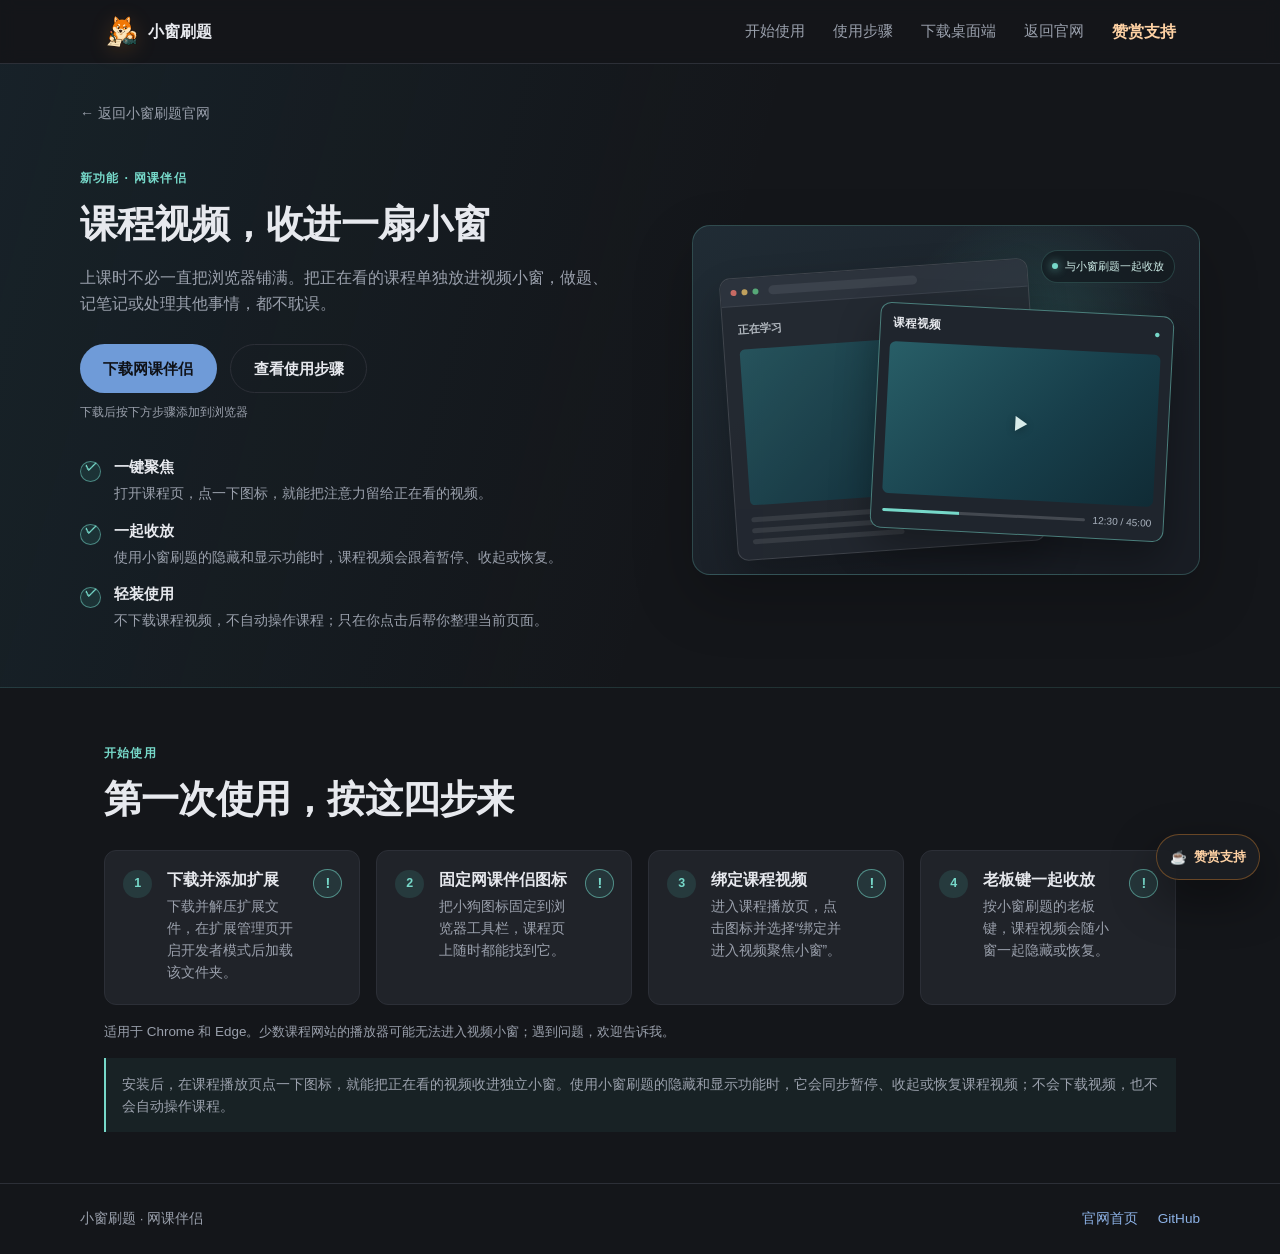
==== commit fe7e362d: "feat(course-companion): route extension updates through official site" ====
--- a/website/src/course-companion.html
+++ b/website/src/course-companion.html
@@ -20,7 +20,7 @@
     </a>
     <nav class="topnav" aria-label="页面导航">
       <a href="#course-install">开始使用</a>
-      <a href="#course-guide">安装说明</a>
+      <a href="#course-install">使用步骤</a>
       <a href="index.html#download">下载桌面端</a>
       <a href="index.html">返回官网</a>
       <button class="support-nav-action" id="top-support-open" type="button" aria-haspopup="dialog">赞赏支持</button>
@@ -31,7 +31,7 @@
   </div>
   <nav id="mobile-nav" class="mobile-nav" aria-label="移动端导航" hidden>
     <a href="#course-install">开始使用</a>
-    <a href="#course-guide">安装说明</a>
+    <a href="#course-install">使用步骤</a>
     <a href="index.html#download">下载桌面端</a>
     <a href="index.html">返回官网</a>
     <button class="support-nav-action" id="mobile-support-open" type="button" aria-haspopup="dialog">赞赏支持</button>
@@ -83,24 +83,6 @@
     </div>
     <ol class="course-install-steps" id="course-install-steps"></ol>
     <p class="course-compatibility" id="course-compatibility"></p>
-  </section>
-
-  <section id="course-guide" class="course-guide" aria-labelledby="course-guide-title">
-    <div class="course-guide-heading">
-      <p class="section-kicker">安装说明</p>
-      <h2 id="course-guide-title">下载后，照着做就行</h2>
-      <p>网课伴侣需要和已经打开的小窗刷题一起使用。第一次添加到浏览器后，以后不用重复安装。</p>
-    </div>
-    <div class="course-guide-grid">
-      <div class="course-guide-card">
-        <h3>添加到浏览器</h3>
-        <ol id="course-install-details"></ol>
-      </div>
-      <div class="course-guide-card">
-        <h3>打开课程后怎么用</h3>
-        <ol id="course-use-details"></ol>
-      </div>
-    </div>
     <p class="course-note" id="course-purpose"></p>
   </section>
 </main>
@@ -124,6 +106,19 @@
   </div>
 </dialog>
 
+<dialog id="course-guide-dialog" class="course-guide-dialog" aria-labelledby="course-guide-dialog-title">
+  <div class="course-guide-dialog-header">
+    <div><p class="section-kicker" id="course-guide-dialog-step"></p><h2 id="course-guide-dialog-title"></h2></div>
+    <button class="course-guide-dialog-close" id="course-guide-dialog-close" type="button" aria-label="关闭步骤说明">×</button>
+  </div>
+  <p id="course-guide-dialog-detail"></p>
+  <div class="course-guide-image-wrap">
+    <img id="course-guide-dialog-image" alt="" />
+    <div class="course-guide-hotspots" id="course-guide-hotspots" aria-hidden="true"></div>
+  </div>
+  <p class="course-guide-dialog-hint">箭头指向这一步需要操作的位置，不会遮挡原按钮。</p>
+</dialog>
+
 <footer class="site-footer">
   <div class="footer-inner">
     <span>小窗刷题 · 网课伴侣</span>
--- a/website/src/main.css
+++ b/website/src/main.css
@@ -749,13 +749,40 @@
 }
 
 .course-install-heading { max-width: 34rem; }
-.course-install-steps { display: grid; grid-template-columns: repeat(3, 1fr); gap: 1rem; margin: 1.7rem 0 0; padding: 0; list-style: none; counter-reset: course-step; }
-.course-install-steps li { position: relative; min-height: 152px; padding: 1.2rem 1.2rem 1.2rem 3.85rem; border: 1px solid var(--border); border-radius: var(--radius); background: var(--bg-card); counter-increment: course-step; }
+.course-install-steps { display: grid; grid-template-columns: repeat(4, 1fr); gap: 1rem; margin: 1.7rem 0 0; padding: 0; list-style: none; counter-reset: course-step; }
+.course-install-steps li { position: relative; min-height: 152px; padding: 1.2rem 3.65rem 1.2rem 3.85rem; border: 1px solid var(--border); border-radius: var(--radius); background: var(--bg-card); counter-increment: course-step; }
 .course-install-steps li::before { content: counter(course-step); position: absolute; top: 1.15rem; left: 1.15rem; display: grid; place-items: center; width: 1.8rem; height: 1.8rem; border-radius: 50%; background: rgba(77, 197, 181, 0.14); color: #76d8c9; font-size: 0.78rem; font-weight: 800; }
 .course-install-steps h3 { font-size: 0.98rem; }
 .course-install-steps p { margin: 0.4rem 0 0; color: var(--text-muted); font-size: 0.86rem; }
 .course-compatibility { margin: 1rem 0 0; color: var(--text-muted); font-size: 0.84rem; }
 
+.course-step-help {
+  position: absolute;
+  top: 1.1rem;
+  right: 1.05rem;
+  display: grid;
+  place-items: center;
+  width: 1.8rem;
+  height: 1.8rem;
+  padding: 0;
+  border: 1px solid rgba(118, 216, 201, 0.55);
+  border-radius: 50%;
+  background: rgba(77, 197, 181, 0.12);
+  color: #76d8c9;
+  font-size: 0.9rem;
+  font-weight: 850;
+  cursor: pointer;
+  transition: background 150ms ease, color 150ms ease, transform 150ms ease;
+}
+
+.course-step-help:hover,
+.course-step-help:focus-visible {
+  background: #76d8c9;
+  color: #11211f;
+  outline: none;
+  transform: scale(1.08);
+}
+
 .course-guide {
   max-width: var(--max-width);
   margin: 0 auto;
@@ -775,32 +802,40 @@
   color: var(--text-muted);
 }
 
-.course-guide-grid {
-  display: grid;
-  grid-template-columns: repeat(2, 1fr);
-  gap: 1rem;
-  margin-top: 1.6rem;
-}
-
-.course-guide-card {
-  padding: 1.35rem 1.4rem;
-  border: 1px solid var(--border);
-  border-radius: var(--radius);
-  background: var(--bg-card);
-}
-
-.course-guide-card h3 {
-  font-size: 1rem;
-}
-
-.course-guide-card ol {
-  margin: 0.85rem 0 0;
-  padding-left: 1.3rem;
-  color: var(--text-muted);
-  font-size: 0.9rem;
-}
-
-.course-guide-card li + li { margin-top: 0.6rem; }
+.course-guide-dialog {
+  width: min(1020px, calc(100vw - 2rem));
+  max-height: calc(100vh - 2rem);
+  padding: 1.35rem;
+  overflow: auto;
+  border: 1px solid rgba(118, 216, 201, 0.36);
+  border-radius: 18px;
+  background: #1b2027;
+  color: var(--text);
+  box-shadow: 0 28px 90px rgba(0, 0, 0, 0.62);
+}
+
+.course-guide-dialog::backdrop { background: rgba(4, 7, 10, 0.78); backdrop-filter: blur(4px); }
+.course-guide-dialog-header { display: flex; align-items: flex-start; justify-content: space-between; gap: 1rem; }
+.course-guide-dialog-header .section-kicker { margin-bottom: 0.25rem; }
+.course-guide-dialog h2 { margin: 0; font-size: clamp(1.25rem, 2.5vw, 1.7rem); }
+.course-guide-dialog > p { margin: 0.75rem 0 1rem; color: var(--text-muted); line-height: 1.65; }
+.course-guide-dialog-close { display: grid; flex: 0 0 auto; place-items: center; width: 2rem; height: 2rem; padding: 0; border: 1px solid var(--border); border-radius: 50%; background: transparent; color: var(--text-muted); font-size: 1.45rem; cursor: pointer; }
+.course-guide-dialog-close:hover, .course-guide-dialog-close:focus-visible { border-color: #76d8c9; color: #fff; outline: none; }
+.course-guide-image-wrap { position: relative; display: grid; place-items: center; overflow: hidden; border: 1px solid rgba(231, 233, 238, 0.16); border-radius: 11px; background: #0c0f13; }
+.course-guide-image-wrap img { display: block; width: auto; max-width: 100%; height: auto; max-height: 64vh; }
+.course-guide-hotspots { position: absolute; inset: 0; pointer-events: none; }
+.course-guide-callout { position: absolute; left: var(--left); top: var(--top); padding: 0.34rem 0.52rem; border: 1px solid rgba(234, 255, 251, 0.9); border-radius: 999px; background: #76d8c9; color: #09231f; font-size: clamp(0.55rem, 1.25vw, 0.78rem); font-weight: 850; white-space: nowrap; box-shadow: 0 4px 16px rgba(0, 0, 0, 0.4); }
+.course-guide-callout::before { content: ""; position: absolute; background: #76d8c9; }
+.course-guide-callout::after { content: ""; position: absolute; width: 0; height: 0; border-style: solid; }
+.course-guide-callout.is-up::before { left: 50%; bottom: 100%; width: 2px; height: 1.1rem; }
+.course-guide-callout.is-up::after { left: calc(50% - 0.27rem); bottom: calc(100% + 1rem); border-width: 0 0.28rem 0.4rem; border-color: transparent transparent #76d8c9; }
+.course-guide-callout.is-down::before { left: 50%; top: 100%; width: 2px; height: 1.1rem; }
+.course-guide-callout.is-down::after { left: calc(50% - 0.27rem); top: calc(100% + 1rem); border-width: 0.4rem 0.28rem 0; border-color: #76d8c9 transparent transparent; }
+.course-guide-callout.is-left::before { right: 100%; top: 50%; width: 1.1rem; height: 2px; }
+.course-guide-callout.is-left::after { right: calc(100% + 1rem); top: calc(50% - 0.27rem); border-width: 0.28rem 0.4rem 0.28rem 0; border-color: transparent #76d8c9 transparent transparent; }
+.course-guide-callout.is-right::before { left: 100%; top: 50%; width: 1.1rem; height: 2px; }
+.course-guide-callout.is-right::after { left: calc(100% + 1rem); top: calc(50% - 0.27rem); border-width: 0.28rem 0 0.28rem 0.4rem; border-color: transparent transparent transparent #76d8c9; }
+.course-guide-dialog-hint { margin-bottom: 0 !important; font-size: 0.8rem; }
 
 .course-note {
   margin: 1rem 0 0;
@@ -826,7 +861,8 @@
   .visual-status { top: 15px; right: 15px; }
   .course-install-steps { grid-template-columns: 1fr; }
   .course-install-steps li { min-height: 0; }
-  .course-guide-grid { grid-template-columns: 1fr; }
+  .course-guide-dialog { padding: 1rem; }
+  .course-guide-image-wrap img { max-height: 54vh; }
 }
 
 /* Workflow */
